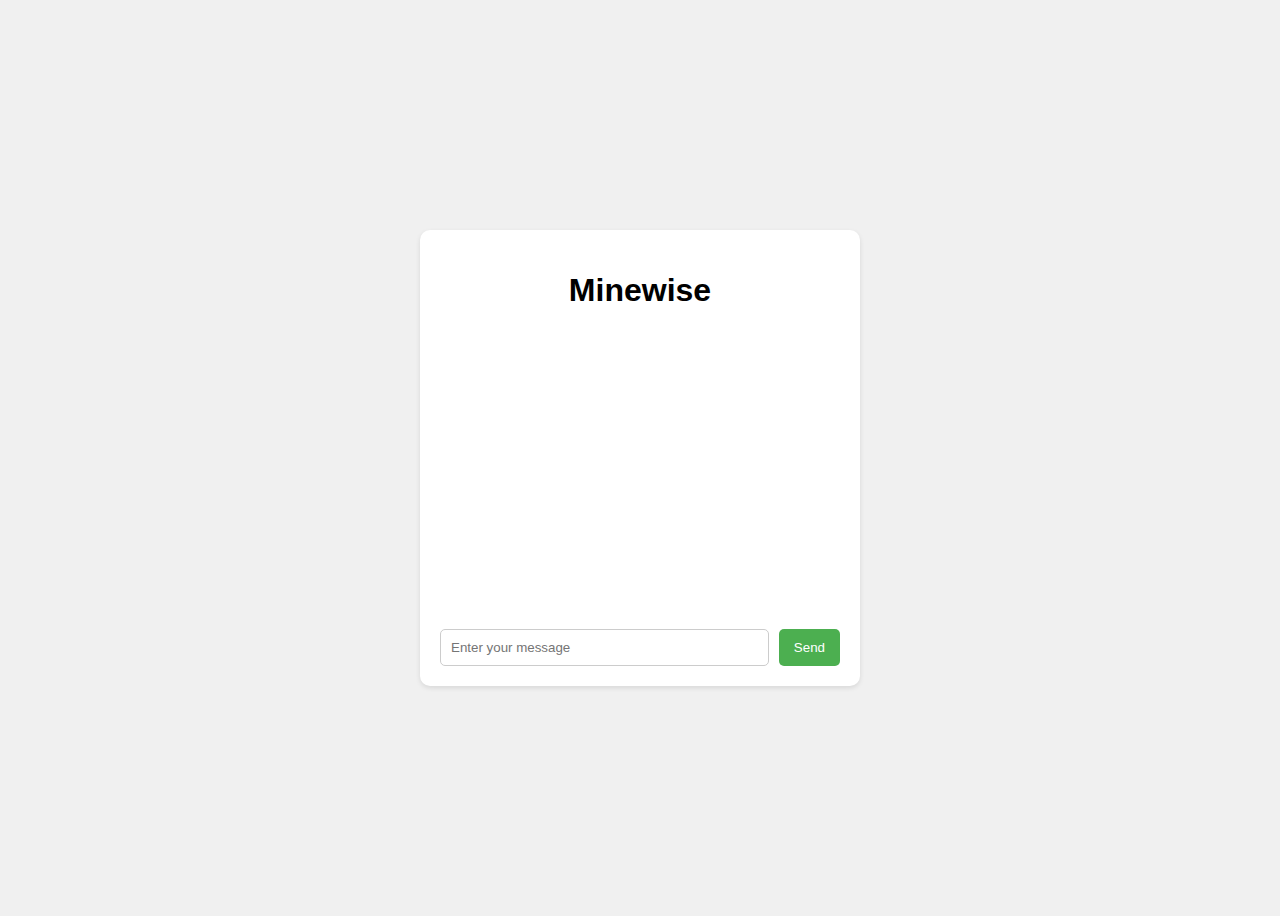
==== index.html @ a422416b "Initial commit" ====
<!DOCTYPE html>
<html>
<head>
<title>Chatbot</title>
<style>
  body {
    font-family: sans-serif;
    display: flex;
    justify-content: center;
    align-items: center;
    min-height: 100vh;
    background-color: #f0f0f0;
  }
  
  #chat-container {
    background-color: #fff;
    border-radius: 10px;
    padding: 20px;
    box-shadow: 0px 2px 5px rgba(0, 0, 0, 0.1);
    width: 400px;
  }
  
  h1 {
    text-align: center;
    margin-bottom: 20px;
  }
  
  #chat-history {
    height: 300px;
    overflow-y: scroll;
  }
  
  .user-message {
    text-align: right;
    padding: 10px;
    background-color: #f0f0f0;
    border-radius: 10px;
    margin-bottom: 5px;
  }
  
  .bot-message {
    text-align: left;
    padding: 10px;
    background-color: #e0f0e0;
    border-radius: 10px;
    margin-bottom: 5px;
  }
  
  form {
    display: flex;
  }
  
  input {
    flex-grow: 1;
    margin-right: 10px;
    padding: 10px;
    border: 1px solid #ccc;
    border-radius: 5px;
  }
  
  button {
    background-color: #4CAF50;
    color: white;
    border: none;
    padding: 10px 15px;
    border-radius: 5px;
    cursor: pointer;
  }
  #loader {
  display: none; /* Hide by default */
  position: absolute;
  top: 50%;
  left: 50%;
  transform: translate(-50%, -50%);
}
  </style>
</head>
<body>
  <div id="chat-container">
  <h1>Minewise</h1>
  <div id="chat-history"></div>
  <form id="chat-form">
    <input type="text" id="user-input" placeholder="Enter your message">
    <button type="submit">Send</button>
  </form>
</div>
<div id="loader">
  <img src="loader.gif" width="150px" alt="Loading...">
</div>
  <script>
    const chatHistory = document.getElementById('chat-history');
    const userInput = document.getElementById('user-input');
    const form = document.getElementById('chat-form');

    async function sendMessage() {
      const userMessage = userInput.value;
      userInput.value = ''; // Clear input field
      console.log(userMessage)
      try {
        const response = await fetch('/chat', {
          method: 'POST',
          headers: {
            'Content-Type': 'application/json',
          },
          body: JSON.stringify({ userInput: userMessage }),
        });

        const data = await response.json();
        console.log(data)
        const botMessage = data.response;
        console.log(botMessage)
        // Add chat message to the chat history
        chatHistory.innerHTML += `<div class="user-message">${userMessage}</div>`;
        chatHistory.innerHTML += `<div class="bot-message">${botMessage}</div>`;

        // Scroll to the bottom of the chat history
        chatHistory.scrollTop = chatHistory.scrollHeight;
      } catch (error) {
        console.error('Error:', error);
        // Handle errors gracefully, e.g., display an error message to the user
      }
    }

    form.addEventListener('submit', (event) => {
      event.preventDefault(); // Prevent form submission
      const loader = document.getElementById('loader');
      loader.style.display = 'block'; // Show the loader
      sendMessage().finally(() => {
      loader.style.display = 'none'; // Hide the loader after the message is sent
    });;
    });
  </script>
</body>
</html>
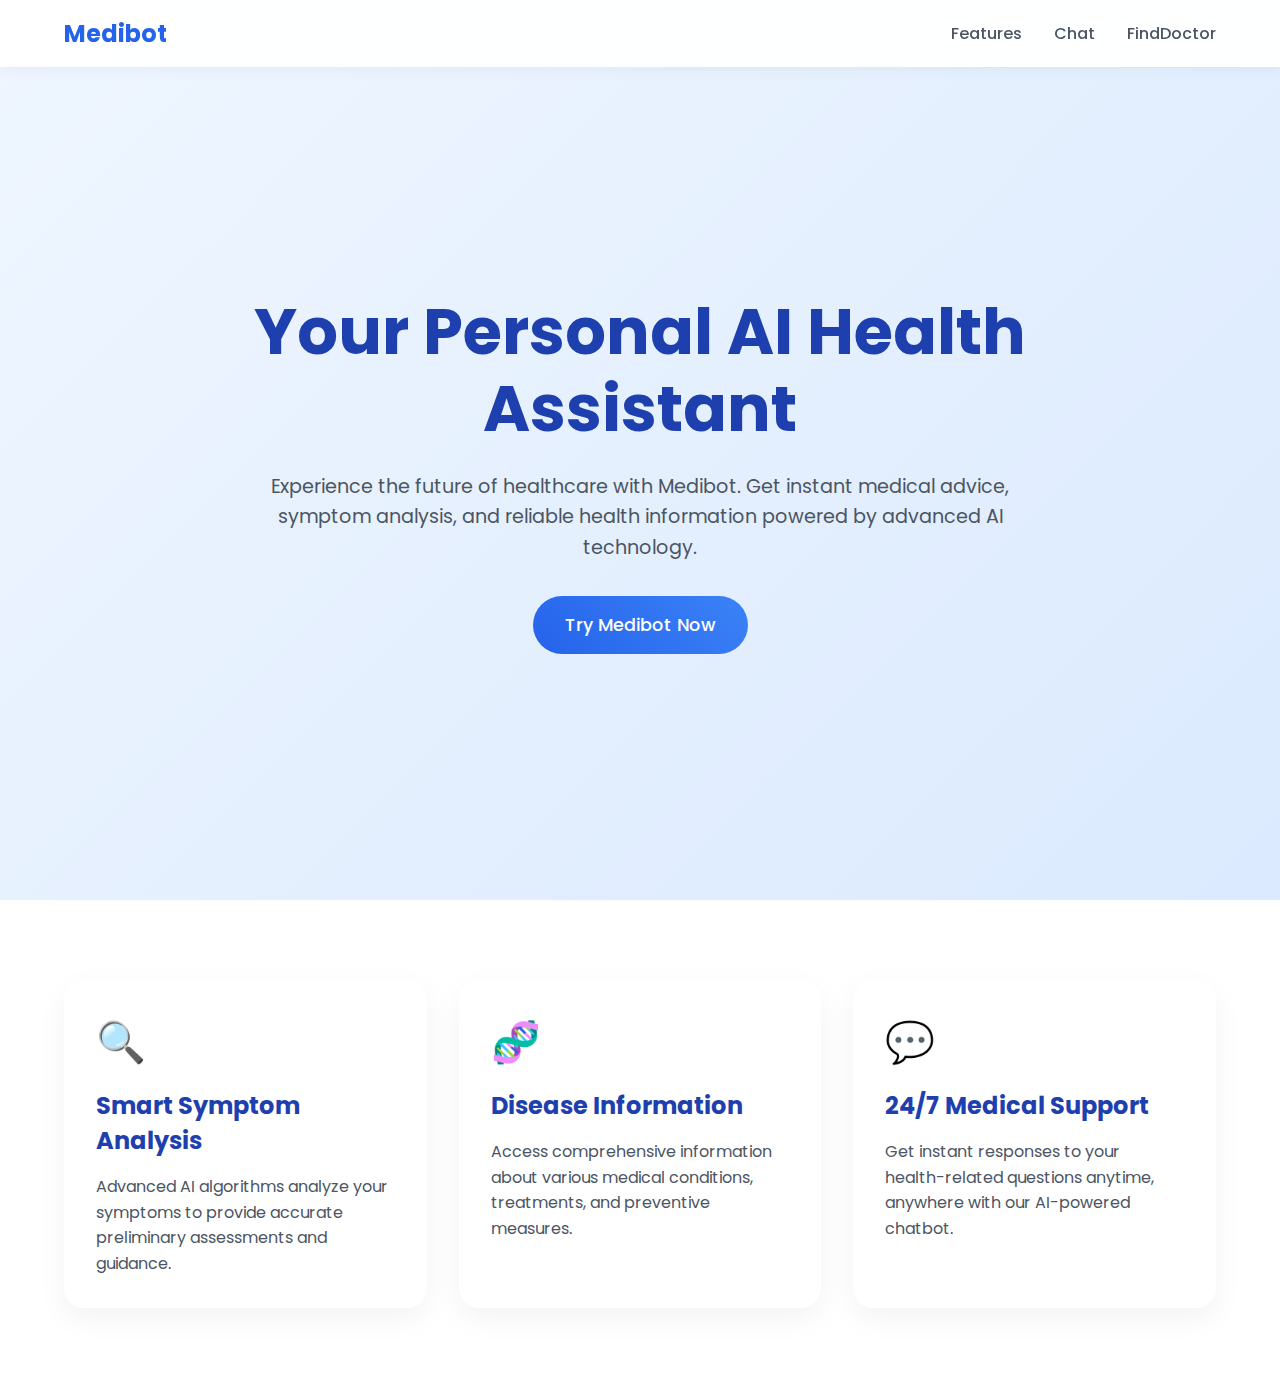
==== commit f5e0938c: "pushing all the files" ====
--- a/index.html
+++ b/index.html
@@ -1,134 +1,237 @@
 <!DOCTYPE html>
-<html>
+<html lang="en">
 <head>
-<title>Chatbot</title>
-<style>
-  body {
-    font-family: sans-serif;
-    display: flex;
-    justify-content: center;
-    align-items: center;
-    min-height: 100vh;
-    background-color: #f0f0f0;
-  }
-  
-  #chat-container {
-    background-color: #fff;
-    border-radius: 10px;
-    padding: 20px;
-    box-shadow: 0px 2px 5px rgba(0, 0, 0, 0.1);
-    width: 400px;
-  }
-  
-  h1 {
-    text-align: center;
-    margin-bottom: 20px;
-  }
-  
-  #chat-history {
-    height: 300px;
-    overflow-y: scroll;
-  }
-  
-  .user-message {
-    text-align: right;
-    padding: 10px;
-    background-color: #f0f0f0;
-    border-radius: 10px;
-    margin-bottom: 5px;
-  }
-  
-  .bot-message {
-    text-align: left;
-    padding: 10px;
-    background-color: #e0f0e0;
-    border-radius: 10px;
-    margin-bottom: 5px;
-  }
-  
-  form {
-    display: flex;
-  }
-  
-  input {
-    flex-grow: 1;
-    margin-right: 10px;
-    padding: 10px;
-    border: 1px solid #ccc;
-    border-radius: 5px;
-  }
-  
-  button {
-    background-color: #4CAF50;
-    color: white;
-    border: none;
-    padding: 10px 15px;
-    border-radius: 5px;
-    cursor: pointer;
-  }
-  #loader {
-  display: none; /* Hide by default */
-  position: absolute;
-  top: 50%;
-  left: 50%;
-  transform: translate(-50%, -50%);
-}
-  </style>
+    <meta charset="UTF-8">
+    <meta name="viewport" content="width=device-width, initial-scale=1.0">
+    <title>Medibot - Your AI Health Assistant</title>
+    <link href="https://fonts.googleapis.com/css2?family=Poppins:wght@300;400;500;600;700&display=swap" rel="stylesheet">
+    <style>
+        * {
+            margin: 0;
+            padding: 0;
+            box-sizing: border-box;
+            font-family: 'Poppins', sans-serif;
+        }
+
+        body {
+            background-color: #f8fafc;
+            color: #1a1a1a;
+            overflow-x: hidden;
+        }
+
+        /* Navigation */
+        nav {
+            background: rgba(255, 255, 255, 0.95);
+            padding: 1rem 5%;
+            position: fixed;
+            width: 100%;
+            top: 0;
+            z-index: 1000;
+            box-shadow: 0 2px 15px rgba(0, 0, 0, 0.05);
+            backdrop-filter: blur(10px);
+        }
+
+        .nav-container {
+            display: flex;
+            justify-content: space-between;
+            align-items: center;
+            max-width: 1400px;
+            margin: 0 auto;
+        }
+
+        .logo {
+            font-size: 1.5rem;
+            font-weight: 700;
+            color: #2563eb;
+        }
+
+        .nav-links {
+            display: flex;
+            gap: 2rem;
+        }
+
+        .nav-links a {
+            text-decoration: none;
+            color: #4b5563;
+            font-weight: 500;
+            transition: color 0.3s ease;
+        }
+
+        .nav-links a:hover {
+            color: #2563eb;
+        }
+
+        /* Hero Section */
+        .hero {
+            padding: 8rem 5% 5rem;
+            min-height: 100vh;
+            display: flex;
+            align-items: center;
+            background: linear-gradient(135deg, #EFF6FF 0%, #DBEAFE 100%);
+            position: relative;
+            overflow: hidden;
+        }
+
+        .hero-content {
+            max-width: 1400px;
+            margin: 0 auto;
+            display: flex;
+            flex-direction: column;
+            align-items: center;
+            text-align: center;
+            padding: 0 2rem;
+        }
+
+        .hero-text {
+            max-width: 800px;
+        }
+
+        .hero-text h1 {
+            font-size: 4rem;
+            line-height: 1.2;
+            color: #1e40af;
+            margin-bottom: 1.5rem;
+        }
+
+        .hero-text p {
+            font-size: 1.2rem;
+            color: #4b5563;
+            margin-bottom: 2rem;
+            line-height: 1.6;
+        }
+
+        .cta-button {
+            background: linear-gradient(45deg, #2563eb, #3b82f6);
+            color: white;
+            padding: 1rem 2rem;
+            border-radius: 50px;
+            font-size: 1.1rem;
+            font-weight: 500;
+            text-decoration: none;
+            display: inline-block;
+            transition: transform 0.3s ease, box-shadow 0.3s ease;
+            border: none;
+            cursor: pointer;
+        }
+
+        .cta-button:hover {
+            transform: translateY(-2px);
+            box-shadow: 0 10px 20px rgba(37, 99, 235, 0.2);
+        }
+
+       
+
+        /* Features Section */
+        .features {
+            padding: 5rem 5%;
+            background: white;
+        }
+
+        .features-grid {
+            max-width: 1400px;
+            margin: 0 auto;
+            display: grid;
+            grid-template-columns: repeat(3, 1fr);
+            gap: 2rem;
+        }
+
+        .feature-card {
+            background: white;
+            padding: 2rem;
+            border-radius: 20px;
+            box-shadow: 0 10px 30px rgba(0, 0, 0, 0.05);
+            transition: transform 0.3s ease;
+        }
+
+        .feature-card:hover {
+            transform: translateY(-5px);
+        }
+
+        .feature-icon {
+            font-size: 2.5rem;
+            margin-bottom: 1rem;
+            color: #2563eb;
+        }
+
+        .feature-card h3 {
+            font-size: 1.5rem;
+            margin-bottom: 1rem;
+            color: #1e40af;
+        }
+
+        .feature-card p {
+            color: #4b5563;
+            line-height: 1.6;
+        }
+
+        /* Animations */
+        @keyframes float {
+            0% { transform: translateY(0px); }
+            50% { transform: translateY(-20px); }
+            100% { transform: translateY(0px); }
+        }
+
+        /* Responsive Design */
+        @media (max-width: 768px) {
+            .hero-content {
+                grid-template-columns: 1fr;
+                text-align: center;
+            }
+
+            .features-grid {
+                grid-template-columns: 1fr;
+            }
+
+            .hero-text h1 {
+                font-size: 2.5rem;
+            }
+
+            .nav-links {
+                display: none;
+            }
+        }
+    </style>
 </head>
 <body>
-  <div id="chat-container">
-  <h1>Minewise</h1>
-  <div id="chat-history"></div>
-  <form id="chat-form">
-    <input type="text" id="user-input" placeholder="Enter your message">
-    <button type="submit">Send</button>
-  </form>
-</div>
-<div id="loader">
-  <img src="loader.gif" width="150px" alt="Loading...">
-</div>
-  <script>
-    const chatHistory = document.getElementById('chat-history');
-    const userInput = document.getElementById('user-input');
-    const form = document.getElementById('chat-form');
-
-    async function sendMessage() {
-      const userMessage = userInput.value;
-      userInput.value = ''; // Clear input field
-      console.log(userMessage)
-      try {
-        const response = await fetch('/chat', {
-          method: 'POST',
-          headers: {
-            'Content-Type': 'application/json',
-          },
-          body: JSON.stringify({ userInput: userMessage }),
-        });
-
-        const data = await response.json();
-        console.log(data)
-        const botMessage = data.response;
-        console.log(botMessage)
-        // Add chat message to the chat history
-        chatHistory.innerHTML += `<div class="user-message">${userMessage}</div>`;
-        chatHistory.innerHTML += `<div class="bot-message">${botMessage}</div>`;
-
-        // Scroll to the bottom of the chat history
-        chatHistory.scrollTop = chatHistory.scrollHeight;
-      } catch (error) {
-        console.error('Error:', error);
-        // Handle errors gracefully, e.g., display an error message to the user
-      }
-    }
-
-    form.addEventListener('submit', (event) => {
-      event.preventDefault(); // Prevent form submission
-      const loader = document.getElementById('loader');
-      loader.style.display = 'block'; // Show the loader
-      sendMessage().finally(() => {
-      loader.style.display = 'none'; // Hide the loader after the message is sent
-    });;
-    });
-  </script>
+    <nav>
+        <div class="nav-container">
+            <div class="logo">Medibot</div>
+            <div class="nav-links">
+                <a href="#features">Features</a>
+                <a href="/bot">Chat</a>
+                <a href="/find-doctor">FindDoctor</a>
+            </div>
+        </div>
+    </nav>
+
+    <section class="hero">
+        <div class="hero-content">
+            <div class="hero-text">
+                <h1>Your Personal AI Health Assistant</h1>
+                <p>Experience the future of healthcare with Medibot. Get instant medical advice, symptom analysis, and reliable health information powered by advanced AI technology.</p>
+                <button class="cta-button" onclick="window.location.href='/bot'">Try Medibot Now</button>
+            </div>
+        </div>
+    </section>
+
+    <section class="features" id="features">
+        <div class="features-grid">
+            <div class="feature-card">
+                <div class="feature-icon">🔍</div>
+                <h3>Smart Symptom Analysis</h3>
+                <p>Advanced AI algorithms analyze your symptoms to provide accurate preliminary assessments and guidance.</p>
+            </div>
+            <div class="feature-card">
+                <div class="feature-icon">🧬</div>
+                <h3>Disease Information</h3>
+                <p>Access comprehensive information about various medical conditions, treatments, and preventive measures.</p>
+            </div>
+            <div class="feature-card">
+                <div class="feature-icon">💬</div>
+                <h3>24/7 Medical Support</h3>
+                <p>Get instant responses to your health-related questions anytime, anywhere with our AI-powered chatbot.</p>
+            </div>
+        </div>
+    </section>
 </body>
 </html>
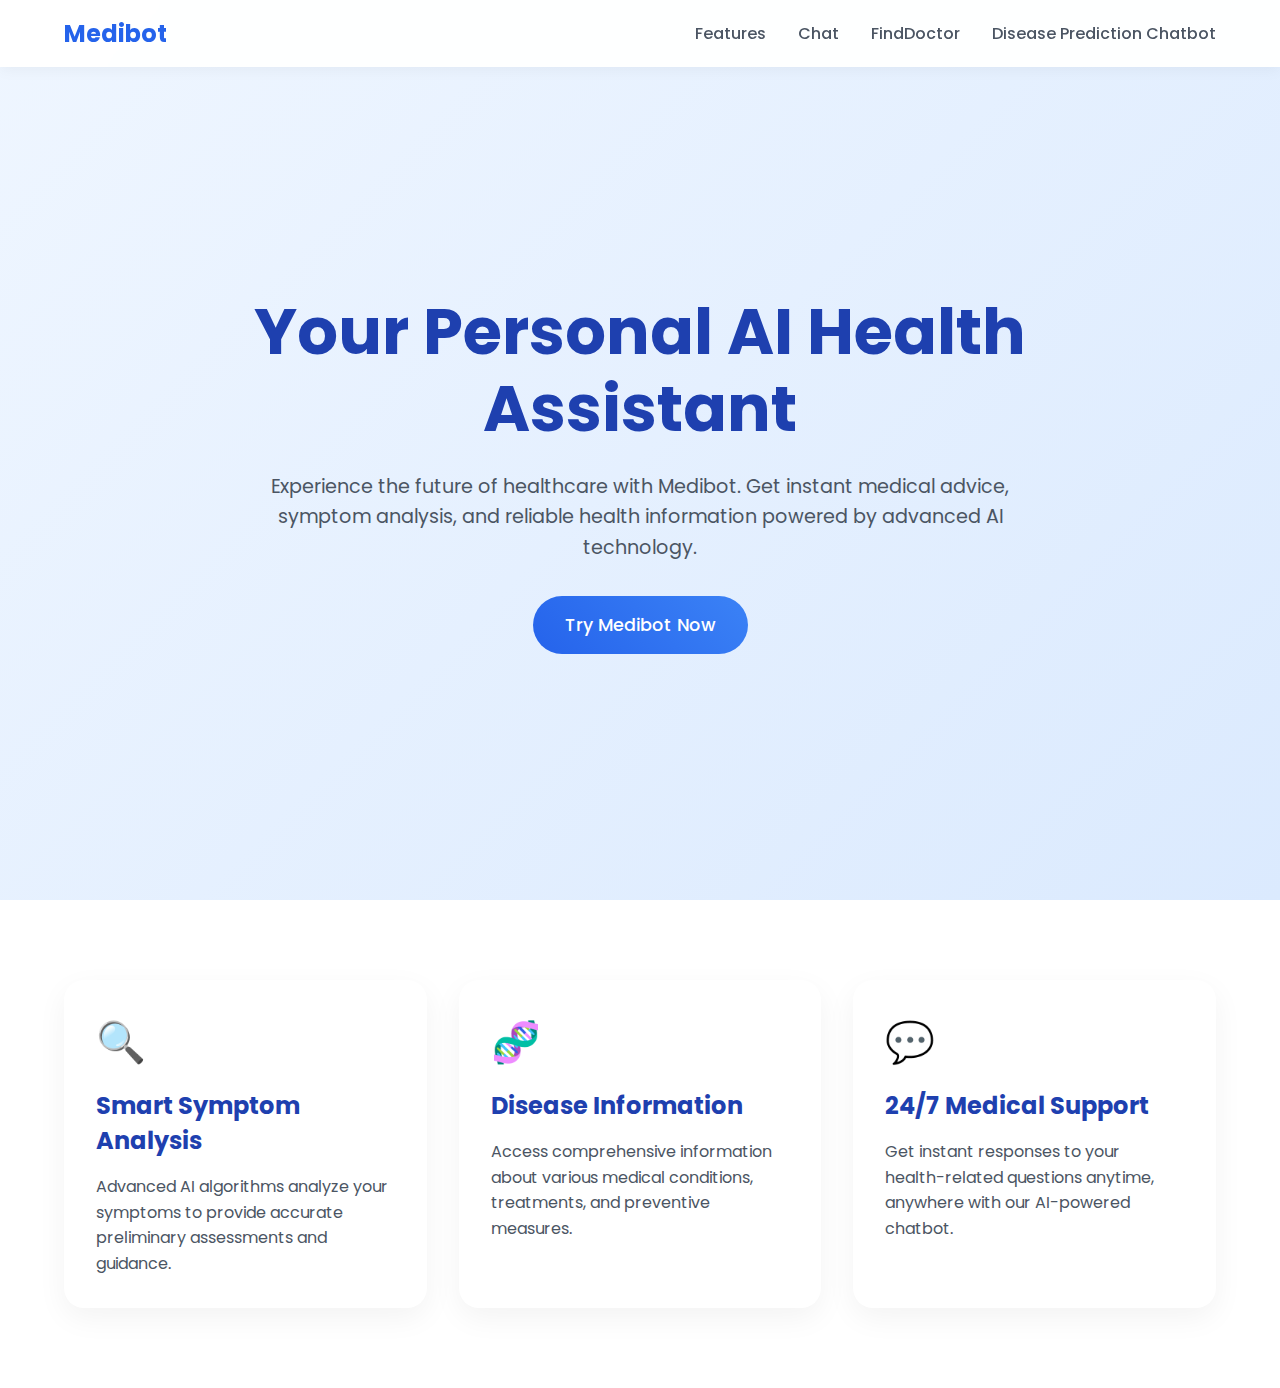
==== commit 441d2f0d: "pushed disease prediction bot" ====
--- a/index.html
+++ b/index.html
@@ -200,6 +200,7 @@
                 <a href="#features">Features</a>
                 <a href="/bot">Chat</a>
                 <a href="/find-doctor">FindDoctor</a>
+                <a href="http://127.0.0.1:5000/">Disease Prediction Chatbot</a>
             </div>
         </div>
     </nav>
